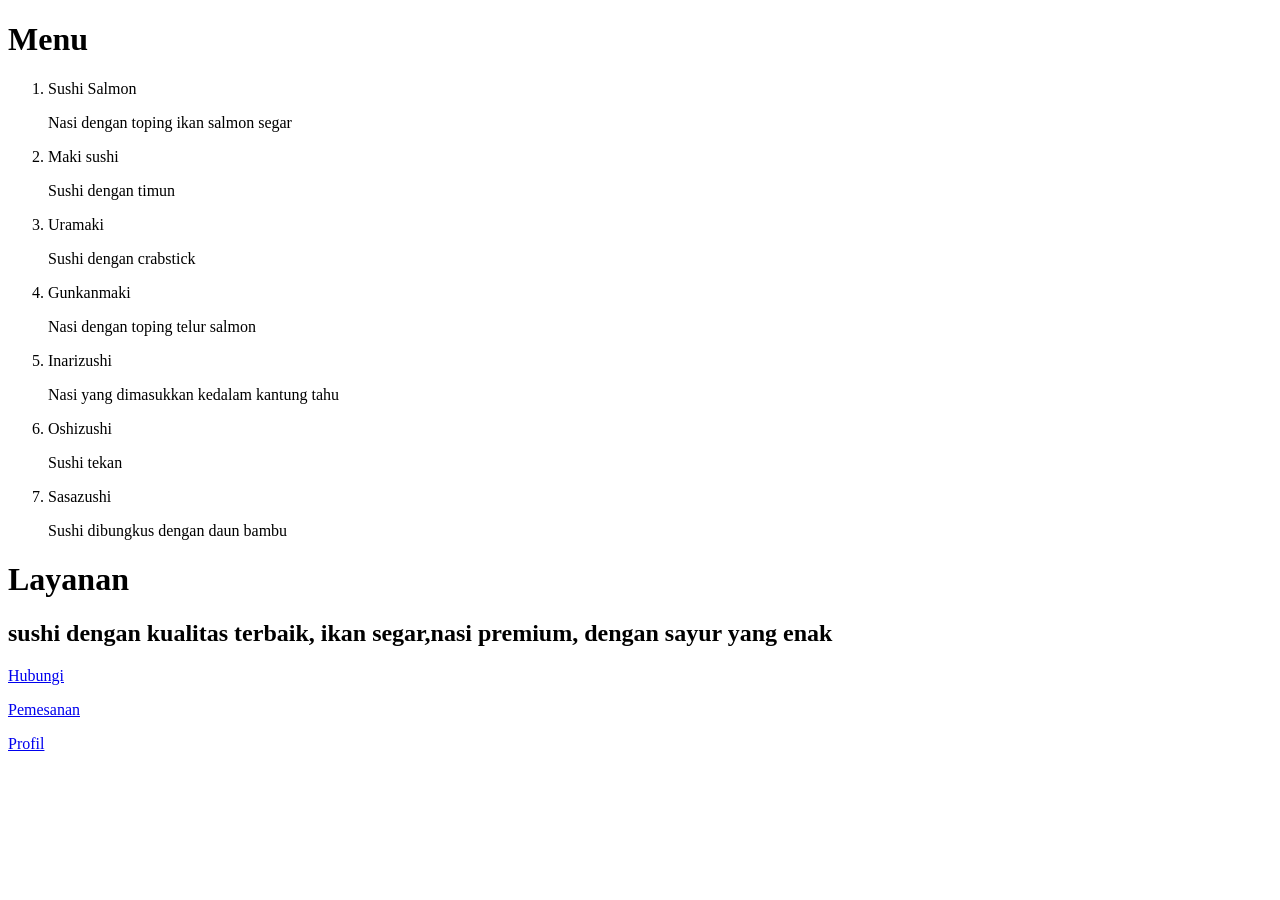
==== index.html @ 2248a9a0 "comit" ====
<!DOCTYPE html>
<html lang="en">
<head>
    <meta charset="UTF-8">
    <meta name="viewport" content="width=device-width, initial-scale=1.0">
    <title>Document</title>
</head>
<body>
    <title> Sushi Restorant </title>
    <h1> Menu </h1>
    <ol type="1"> <li> Sushi Salmon </li>
    <p> Nasi dengan toping ikan salmon segar</p>
    <li> Maki sushi </li>
    <p> Sushi dengan timun</p>
    <li> Uramaki </li>
    <p> Sushi dengan crabstick </p>
    <li> Gunkanmaki </li>
    <p>  Nasi dengan toping telur salmon </p>
    <li> Inarizushi </li>
    <p> Nasi yang dimasukkan kedalam kantung tahu </p>
    <li> Oshizushi </li>
    <p> Sushi tekan </p>
    <li> Sasazushi </li>
    <p> Sushi dibungkus dengan daun bambu </p>
    </ol>






    <h1> Layanan </h1>
    <h2> sushi dengan kualitas terbaik, ikan segar,nasi premium, dengan sayur yang enak</h2>

    <a href="hubungi.html">Hubungi</a>
    <p> </p>
    <a href="ordering.html">Pemesanan</a>
    <p> </p>
    <a href="profile.html">Profil</a>
    
</body>
</html>
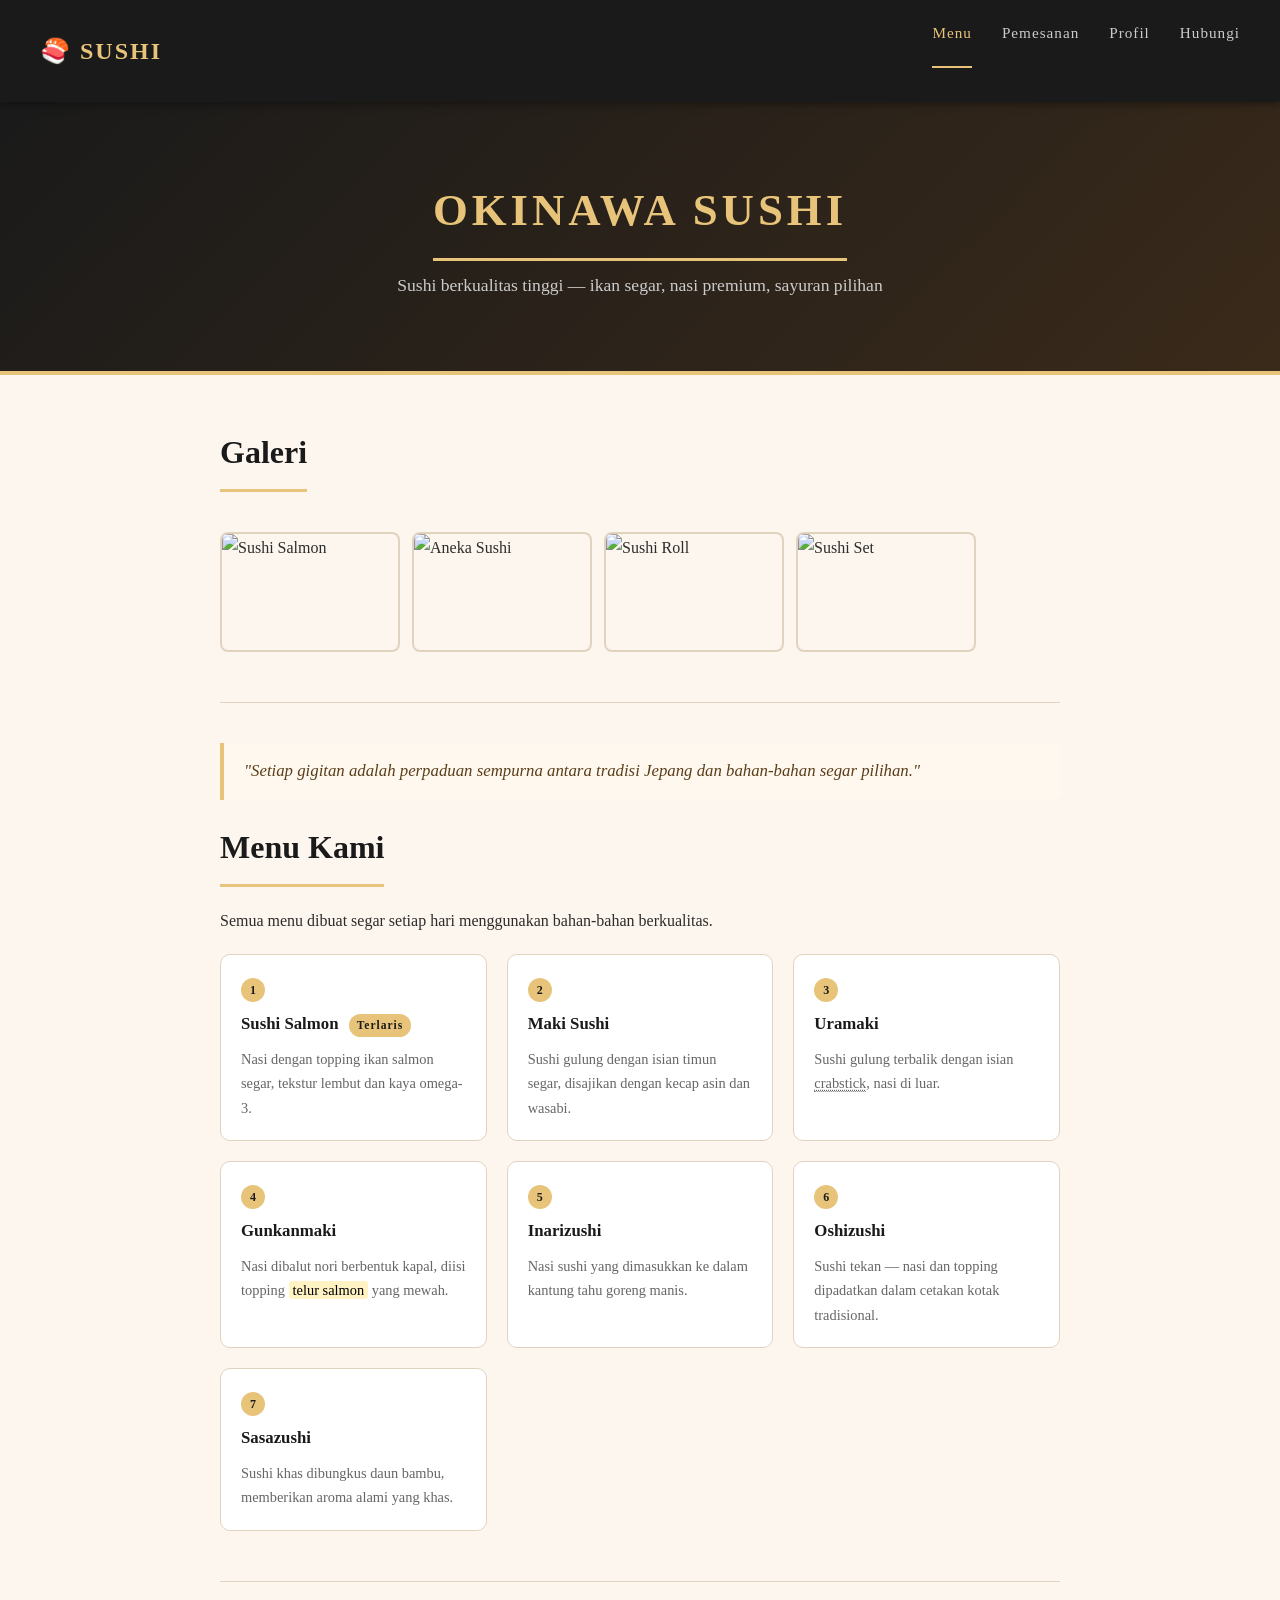
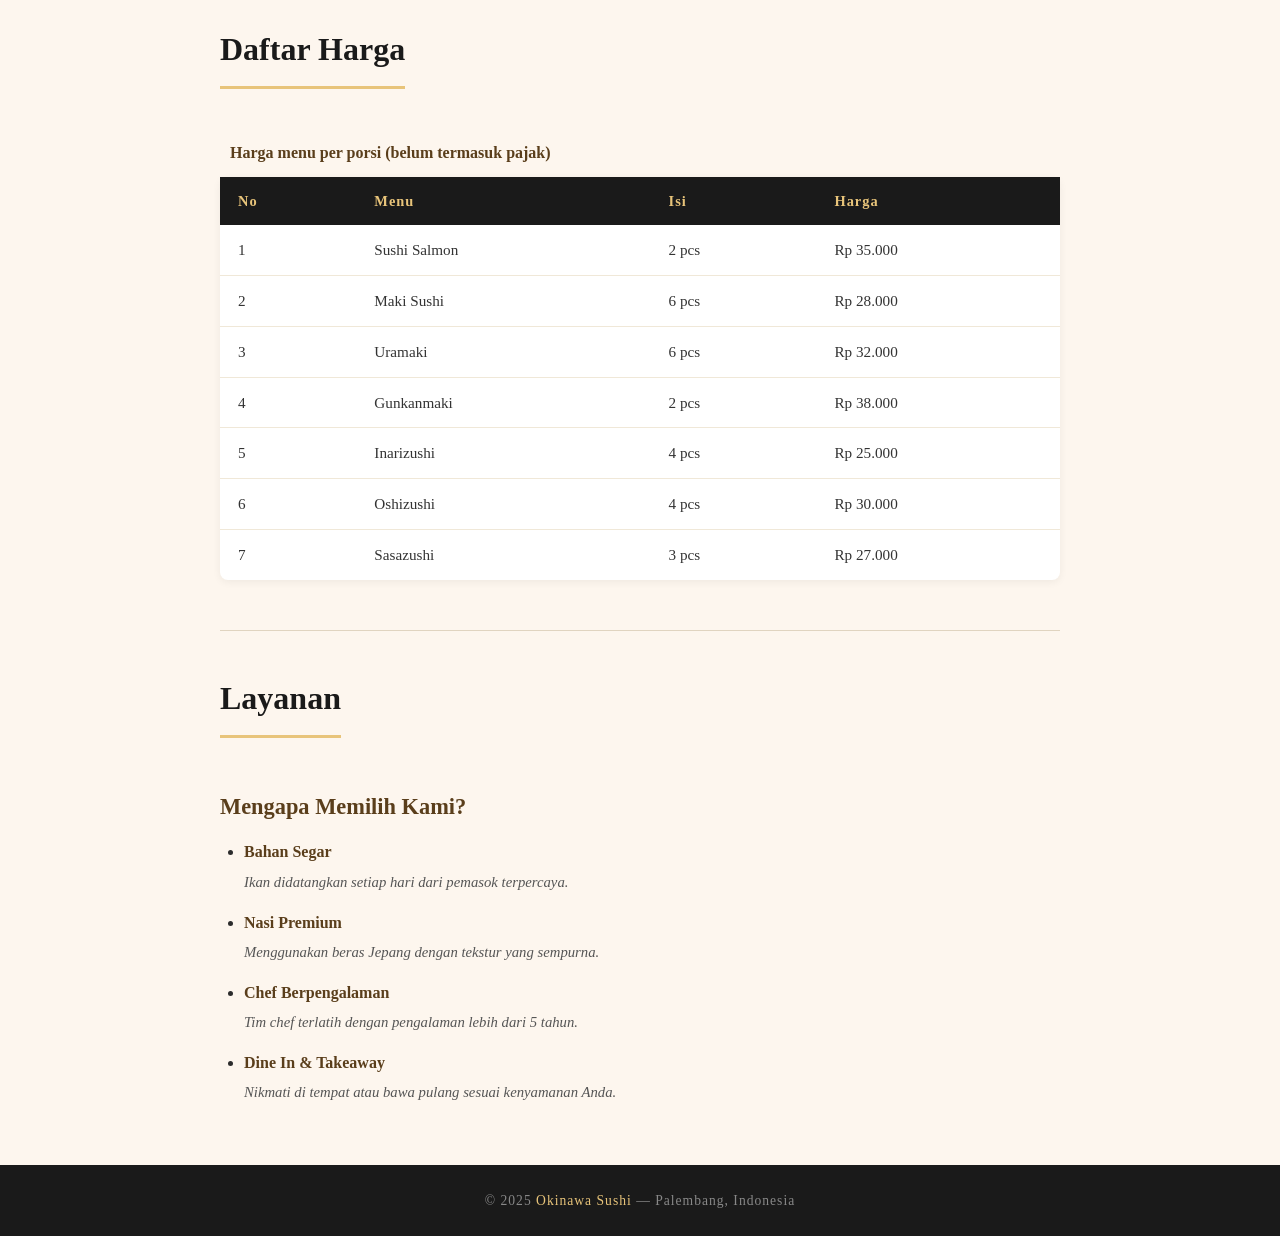
==== commit 3b5acc26: "commit and push" ====
--- a/index.html
+++ b/index.html
@@ -1,42 +1,184 @@
 <!DOCTYPE html>
-<html lang="en">
+<html lang="id">
 <head>
     <meta charset="UTF-8">
     <meta name="viewport" content="width=device-width, initial-scale=1.0">
-    <title>Document</title>
+    <title>Menu — Sushi</title>
+    <link rel="stylesheet" href="style.css">
 </head>
 <body>
-    <title> Sushi Restorant </title>
-    <h1> Menu </h1>
-    <ol type="1"> <li> Sushi Salmon </li>
-    <p> Nasi dengan toping ikan salmon segar</p>
-    <li> Maki sushi </li>
-    <p> Sushi dengan timun</p>
-    <li> Uramaki </li>
-    <p> Sushi dengan crabstick </p>
-    <li> Gunkanmaki </li>
-    <p>  Nasi dengan toping telur salmon </p>
-    <li> Inarizushi </li>
-    <p> Nasi yang dimasukkan kedalam kantung tahu </p>
-    <li> Oshizushi </li>
-    <p> Sushi tekan </p>
-    <li> Sasazushi </li>
-    <p> Sushi dibungkus dengan daun bambu </p>
-    </ol>
 
+    <!-- NAVIGASI -->
+    <nav>
+        <a href="index.html" class="logo">🍣 SUSHI</a>
+        <ul>
+            <li><a href="index.html" class="active">Menu</a></li>
+            <li><a href="ordering.html">Pemesanan</a></li>
+            <li><a href="profile.html">Profil</a></li>
+            <li><a href="hubungi.html">Hubungi</a></li>
+        </ul>
+    </nav>
 
+    <!-- HERO -->
+    <header class="hero">
+        <h1>OKINAWA SUSHI</h1>
+        <p>Sushi berkualitas tinggi — ikan segar, nasi premium, sayuran pilihan</p>
+    </header>
 
+    <div class="container">
 
+        <!-- GALERI FOTO -->
+        <section>
+            <h1>Galeri</h1>
+            <div class="gallery">
+                <img src="https://tse2.mm.bing.net/th/id/OIP.A6IsvjAenj85f5Dv1qv7NQHaE2?pid=Api&P=0&h=220" alt="Sushi Salmon">
+                <img src="https://www.freshfarms.com/wp-content/uploads/2023/03/Exploring-the-Different-Types-of-Sushi-for-Flavorful-and-Unique-Experiences.jpg" alt="Aneka Sushi">
+                <img src="https://tse2.mm.bing.net/th/id/OIP.nCUBYX929CZ5QsKwk0YTKwHaE6?pid=Api&P=0&h=220" alt="Sushi Roll">
+                <img src="https://thumbs.dreamstime.com/b/assorted-sushi-nigiri-maki-big-set-slate-variety-japanese-tuna-crab-salmon-eel-rolls-top-view-asian-cuisine-photo-274087209.jpg" alt="Sushi Set">
+            </div>
+        </section>
 
+        <hr>
 
-    <h1> Layanan </h1>
-    <h2> sushi dengan kualitas terbaik, ikan segar,nasi premium, dengan sayur yang enak</h2>
+        <!-- KUTIPAN -->
+        <blockquote>
+            "Setiap gigitan adalah perpaduan sempurna antara tradisi Jepang dan bahan-bahan segar pilihan."
+        </blockquote>
 
-    <a href="hubungi.html">Hubungi</a>
-    <p> </p>
-    <a href="ordering.html">Pemesanan</a>
-    <p> </p>
-    <a href="profile.html">Profil</a>
-    
+        <!-- MENU CARDS -->
+        <section>
+            <h1>Menu Kami</h1>
+            <p>Semua menu dibuat segar setiap hari menggunakan bahan-bahan berkualitas.</p>
+
+            <div class="menu-grid">
+
+                <div class="menu-card">
+                    <span class="menu-number">1</span>
+                    <h3>Sushi Salmon <span class="badge">Terlaris</span></h3>
+                    <p>Nasi dengan topping ikan salmon segar, tekstur lembut dan kaya omega-3.</p>
+                </div>
+
+                <div class="menu-card">
+                    <span class="menu-number">2</span>
+                    <h3>Maki Sushi</h3>
+                    <p>Sushi gulung dengan isian timun segar, disajikan dengan kecap asin dan wasabi.</p>
+                </div>
+
+                <div class="menu-card">
+                    <span class="menu-number">3</span>
+                    <h3>Uramaki</h3>
+                    <p>Sushi gulung terbalik dengan isian <abbr title="Daging kepiting imitasi">crabstick</abbr>, nasi di luar.</p>
+                </div>
+
+                <div class="menu-card">
+                    <span class="menu-number">4</span>
+                    <h3>Gunkanmaki</h3>
+                    <p>Nasi dibalut nori berbentuk kapal, diisi topping <mark>telur salmon</mark> yang mewah.</p>
+                </div>
+
+                <div class="menu-card">
+                    <span class="menu-number">5</span>
+                    <h3>Inarizushi</h3>
+                    <p>Nasi sushi yang dimasukkan ke dalam kantung tahu goreng manis.</p>
+                </div>
+
+                <div class="menu-card">
+                    <span class="menu-number">6</span>
+                    <h3>Oshizushi</h3>
+                    <p>Sushi tekan — nasi dan topping dipadatkan dalam cetakan kotak tradisional.</p>
+                </div>
+
+                <div class="menu-card">
+                    <span class="menu-number">7</span>
+                    <h3>Sasazushi</h3>
+                    <p>Sushi khas dibungkus daun bambu, memberikan aroma alami yang khas.</p>
+                </div>
+
+            </div>
+        </section>
+
+        <hr>
+
+        <!-- TABEL HARGA -->
+        <section>
+            <h1>Daftar Harga</h1>
+            <table>
+                <caption>Harga menu per porsi (belum termasuk pajak)</caption>
+                <thead>
+                    <tr>
+                        <th>No</th>
+                        <th>Menu</th>
+                        <th>Isi</th>
+                        <th>Harga</th>
+                    </tr>
+                </thead>
+                <tbody>
+                    <tr>
+                        <td>1</td>
+                        <td>Sushi Salmon</td>
+                        <td>2 pcs</td>
+                        <td>Rp 35.000</td>
+                    </tr>
+                    <tr>
+                        <td>2</td>
+                        <td>Maki Sushi</td>
+                        <td>6 pcs</td>
+                        <td>Rp 28.000</td>
+                    </tr>
+                    <tr>
+                        <td>3</td>
+                        <td>Uramaki</td>
+                        <td>6 pcs</td>
+                        <td>Rp 32.000</td>
+                    </tr>
+                    <tr>
+                        <td>4</td>
+                        <td>Gunkanmaki</td>
+                        <td>2 pcs</td>
+                        <td>Rp 38.000</td>
+                    </tr>
+                    <tr>
+                        <td>5</td>
+                        <td>Inarizushi</td>
+                        <td>4 pcs</td>
+                        <td>Rp 25.000</td>
+                    </tr>
+                    <tr>
+                        <td>6</td>
+                        <td>Oshizushi</td>
+                        <td>4 pcs</td>
+                        <td>Rp 30.000</td>
+                    </tr>
+                    <tr>
+                        <td>7</td>
+                        <td>Sasazushi</td>
+                        <td>3 pcs</td>
+                        <td>Rp 27.000</td>
+                    </tr>
+                </tbody>
+            </table>
+        </section>
+
+        <hr>
+
+        <!-- LAYANAN -->
+        <section>
+            <h1>Layanan</h1>
+            <h2>Mengapa Memilih Kami?</h2>
+            <ul>
+                <li><strong>Bahan Segar</strong><p>Ikan didatangkan setiap hari dari pemasok terpercaya.</p></li>
+                <li><strong>Nasi Premium</strong><p>Menggunakan beras Jepang dengan tekstur yang sempurna.</p></li>
+                <li><strong>Chef Berpengalaman</strong><p>Tim chef terlatih dengan pengalaman lebih dari 5 tahun.</p></li>
+                <li><strong>Dine In & Takeaway</strong><p>Nikmati di tempat atau bawa pulang sesuai kenyamanan Anda.</p></li>
+            </ul>
+        </section>
+
+    </div>
+
+    <!-- FOOTER -->
+    <footer>
+        <p>&copy; 2025 <span>Okinawa Sushi</span> — Palembang, Indonesia</p>
+    </footer>
+
 </body>
-</html>+</html>
--- a/style.css
+++ b/style.css
@@ -0,0 +1,422 @@
+/* ===== RESET & BASE ===== */
+* {
+margin: 0;
+padding: 0;
+box-sizing: border-box;
+}
+body {
+font-family: 'Georgia', serif;
+background-color: #fdf6ee;
+color: #2c2c2c;
+line-height: 1.7;
+}
+/* ===== NAVBAR ===== */
+nav {
+background-color: #1a1a1a;
+padding: 0 40px;
+display: flex;
+align-items: center;
+justify-content: space-between;
+position: sticky;
+top: 0;
+z-index: 100;
+box-shadow: 0 2px 8px rgba(0,0,0,0.4);
+}
+nav .logo {
+color: #e8c47a;
+font-size: 1.5rem;
+font-weight: bold;
+letter-spacing: 2px;
+padding: 16px 0;
+text-decoration: none;
+}
+nav ul {
+list-style: none;
+display: flex;
+gap: 30px;
+}
+nav ul li a {
+color: #ccc;
+text-decoration: none;
+font-size: 0.95rem;
+letter-spacing: 1px;
+padding: 20px 0;
+
+display: block;
+transition: color 0.2s;
+}
+nav ul li a:hover,
+nav ul li a.active {
+color: #e8c47a;
+border-bottom: 2px solid #e8c47a;
+}
+/* ===== HERO BANNER ===== */
+.hero {
+background: linear-gradient(135deg, #1a1a1a 0%, #3a2a1a 100%);
+color: #fdf6ee;
+text-align: center;
+padding: 70px 40px;
+border-bottom: 4px solid #e8c47a;
+}
+.hero h1 {
+font-size: 2.8rem;
+letter-spacing: 4px;
+color: #e8c47a;
+margin-bottom: 10px;
+}
+.hero p {
+font-size: 1.1rem;
+color: #ccc;
+max-width: 500px;
+margin: 0 auto;
+}
+/* ===== CONTAINER ===== */
+.container {
+max-width: 900px;
+margin: 50px auto;
+padding: 0 30px;
+}
+/* ===== HEADINGS ===== */
+h1, h2, h3 {
+font-family: 'Georgia', serif;
+color: #1a1a1a;
+}
+h1 {
+font-size: 2rem;
+
+margin-bottom: 20px;
+padding-bottom: 10px;
+border-bottom: 3px solid #e8c47a;
+display: inline-block;
+}
+h2 {
+font-size: 1.4rem;
+margin: 30px 0 12px;
+color: #5a3e1b;
+}
+h3 {
+font-size: 1.1rem;
+margin: 20px 0 8px;
+color: #3a2a1a;
+}
+/* ===== SECTION ===== */
+section {
+margin-bottom: 50px;
+}
+/* ===== ORDERED & UNORDERED LISTS ===== */
+ol, ul {
+padding-left: 24px;
+margin-bottom: 20px;
+}
+ol li, ul li {
+margin-bottom: 14px;
+font-size: 1rem;
+}
+ol li strong, ul li strong {
+color: #5a3e1b;
+}
+li p {
+margin: 4px 0 0 0;
+color: #555;
+font-size: 0.92rem;
+font-style: italic;
+}
+/* ===== MENU CARDS ===== */
+.menu-grid {
+display: grid;
+
+grid-template-columns: repeat(auto-fill, minmax(250px, 1fr));
+gap: 20px;
+margin-top: 20px;
+}
+.menu-card {
+background: #fff;
+border: 1px solid #e0d4c0;
+border-radius: 10px;
+padding: 20px;
+transition: box-shadow 0.2s;
+}
+.menu-card:hover {
+box-shadow: 0 4px 16px rgba(0,0,0,0.1);
+}
+.menu-card h3 {
+margin-top: 0;
+font-size: 1.05rem;
+color: #1a1a1a;
+}
+.menu-card p {
+color: #666;
+font-size: 0.9rem;
+margin-top: 6px;
+}
+.menu-number {
+display: inline-block;
+background: #e8c47a;
+color: #1a1a1a;
+font-weight: bold;
+font-size: 0.75rem;
+width: 24px;
+height: 24px;
+border-radius: 50%;
+text-align: center;
+line-height: 24px;
+margin-bottom: 8px;
+}
+/* ===== GALLERY ===== */
+.gallery {
+display: flex;
+gap: 12px;
+flex-wrap: wrap;
+
+margin: 20px 0;
+}
+.gallery img {
+width: 180px;
+height: 120px;
+object-fit: cover;
+border-radius: 8px;
+border: 2px solid #e0d4c0;
+transition: transform 0.2s, border-color 0.2s;
+}
+.gallery img:hover {
+transform: scale(1.04);
+border-color: #e8c47a;
+}
+/* ===== TABLE ===== */
+table {
+width: 100%;
+border-collapse: collapse;
+margin: 20px 0;
+background: #fff;
+border-radius: 8px;
+overflow: hidden;
+box-shadow: 0 2px 8px rgba(0,0,0,0.06);
+}
+table caption {
+font-size: 1rem;
+font-weight: bold;
+color: #5a3e1b;
+padding: 10px;
+text-align: left;
+}
+th {
+background-color: #1a1a1a;
+color: #e8c47a;
+padding: 12px 18px;
+text-align: left;
+font-size: 0.9rem;
+letter-spacing: 1px;
+}
+td {
+padding: 12px 18px;
+border-bottom: 1px solid #f0e8d8;
+
+font-size: 0.95rem;
+color: #333;
+}
+tr:last-child td {
+border-bottom: none;
+}
+tr:hover td {
+background-color: #fdf0dc;
+}
+/* ===== FORM ===== */
+.form-wrapper {
+background: #fff;
+border: 1px solid #e0d4c0;
+border-radius: 12px;
+padding: 36px;
+max-width: 600px;
+}
+.form-group {
+margin-bottom: 22px;
+}
+.form-group label {
+display: block;
+font-weight: bold;
+font-size: 0.9rem;
+color: #3a2a1a;
+margin-bottom: 6px;
+letter-spacing: 0.5px;
+}
+.form-group input[type="text"],
+.form-group input[type="date"],
+.form-group select,
+.form-group textarea {
+width: 100%;
+padding: 10px 14px;
+border: 1px solid #ccc;
+border-radius: 6px;
+font-size: 0.95rem;
+font-family: inherit;
+background: #fdf6ee;
+transition: border-color 0.2s;
+}
+
+.form-group input:focus,
+.form-group select:focus,
+.form-group textarea:focus {
+outline: none;
+border-color: #e8c47a;
+box-shadow: 0 0 0 3px rgba(232,196,122,0.2);
+}
+.form-group textarea {
+resize: vertical;
+min-height: 90px;
+}
+.radio-group, .checkbox-group {
+display: flex;
+gap: 20px;
+margin-top: 6px;
+}
+.radio-group label, .checkbox-group label {
+font-weight: normal;
+display: flex;
+align-items: center;
+gap: 6px;
+cursor: pointer;
+}
+.btn-submit {
+background-color: #1a1a1a;
+color: #e8c47a;
+border: none;
+padding: 12px 36px;
+font-size: 1rem;
+font-family: inherit;
+letter-spacing: 1px;
+border-radius: 6px;
+cursor: pointer;
+transition: background 0.2s;
+}
+.btn-submit:hover {
+background-color: #3a2a1a;
+}
+/* ===== CONTACT INFO ===== */
+.contact-grid {
+display: grid;
+grid-template-columns: 1fr 1fr;
+
+gap: 20px;
+margin-bottom: 30px;
+}
+.contact-card {
+background: #fff;
+border: 1px solid #e0d4c0;
+border-radius: 10px;
+padding: 20px 24px;
+}
+.contact-card h3 {
+margin-top: 0;
+font-size: 0.85rem;
+text-transform: uppercase;
+letter-spacing: 2px;
+color: #999;
+margin-bottom: 8px;
+}
+.contact-card p {
+font-size: 1.1rem;
+font-weight: bold;
+color: #1a1a1a;
+}
+.contact-card a {
+color: #5a3e1b;
+text-decoration: none;
+}
+.contact-card a:hover {
+text-decoration: underline;
+}
+/* ===== MAP ===== */
+.map-wrapper {
+border-radius: 10px;
+overflow: hidden;
+border: 2px solid #e0d4c0;
+margin-top: 10px;
+}
+.map-wrapper iframe {
+display: block;
+width: 100%;
+height: 380px;
+border: none;
+
+}
+/* ===== PROFILE / STRUKTUR ===== */
+.org-list {
+list-style: none;
+padding-left: 0;
+}
+.org-list > li {
+background: #fff;
+border-left: 4px solid #e8c47a;
+border-radius: 6px;
+padding: 14px 18px;
+margin-bottom: 12px;
+box-shadow: 0 1px 4px rgba(0,0,0,0.05);
+}
+.org-list > li strong {
+font-size: 1rem;
+color: #1a1a1a;
+}
+.org-list > li ul {
+margin-top: 8px;
+padding-left: 18px;
+}
+.org-list > li ul li {
+font-size: 0.88rem;
+color: #555;
+margin-bottom: 4px;
+list-style: disc;
+}
+/* ===== FOOTER ===== */
+footer {
+background-color: #1a1a1a;
+color: #888;
+text-align: center;
+padding: 24px 20px;
+font-size: 0.85rem;
+margin-top: 60px;
+letter-spacing: 1px;
+}
+footer span {
+color: #e8c47a;
+}
+
+/* ===== BLOCKQUOTE ===== */
+blockquote {
+border-left: 4px solid #e8c47a;
+padding: 14px 20px;
+margin: 20px 0;
+background: #fff8ee;
+border-radius: 0 8px 8px 0;
+font-style: italic;
+color: #5a3e1b;
+font-size: 1.05rem;
+}
+/* ===== HORIZONTAL RULE ===== */
+hr {
+border: none;
+border-top: 1px solid #e0d4c0;
+margin: 40px 0;
+}
+/* ===== ABBR & MARK ===== */
+abbr {
+cursor: help;
+border-bottom: 1px dotted #999;
+}
+mark {
+background-color: #fff3c4;
+padding: 1px 4px;
+border-radius: 3px;
+}
+/* ===== BADGE ===== */
+.badge {
+display: inline-block;
+background: #e8c47a;
+color: #1a1a1a;
+font-size: 0.72rem;
+font-weight: bold;
+padding: 2px 8px;
+border-radius: 20px;
+letter-spacing: 1px;
+vertical-align: middle;
+margin-left: 6px;
+}
